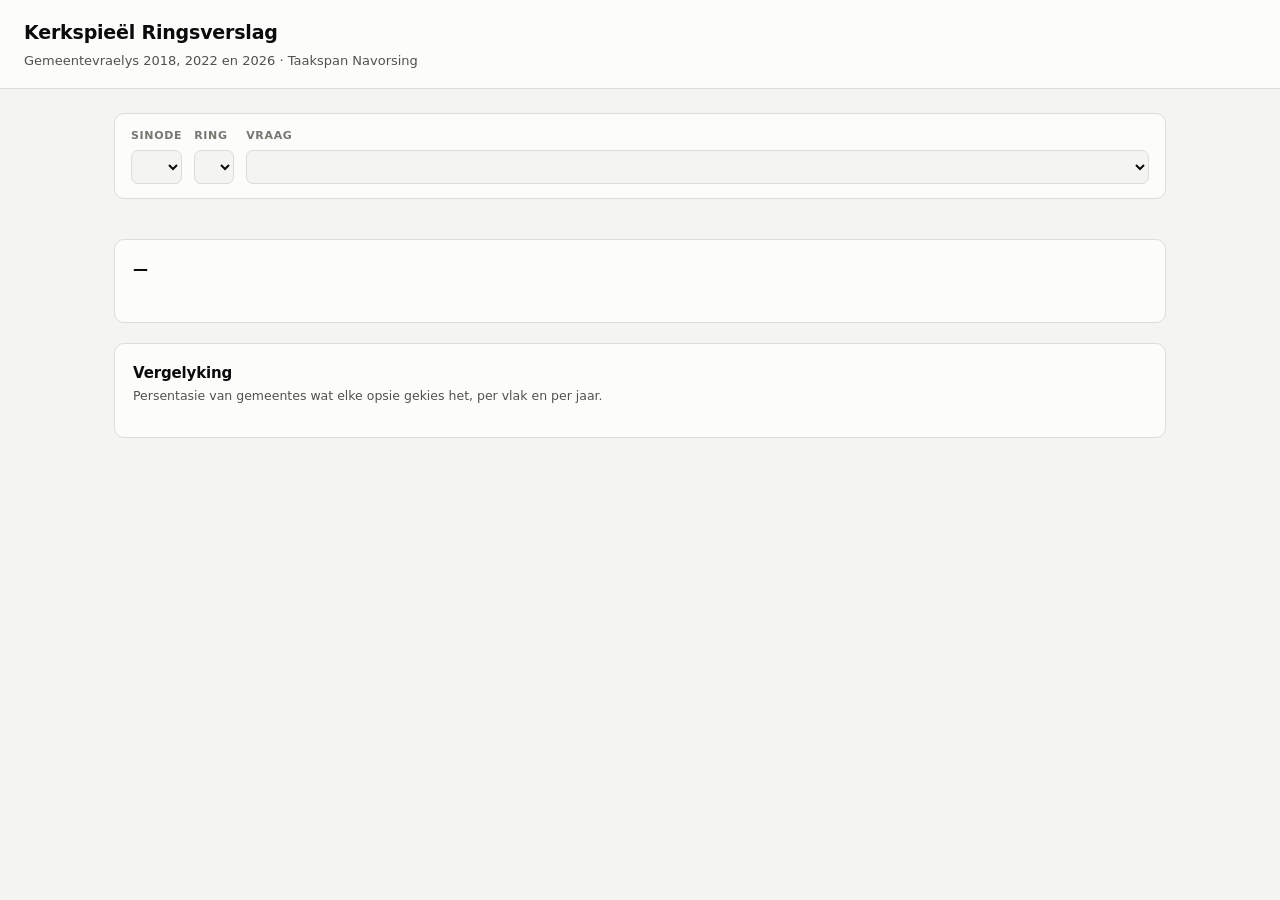
==== web/public/index.html @ 46586ae6 "Add the crosswalk, the browser dataset and a working dashboard Questions are matched across waves in" ====
<!doctype html>
<html lang="af">
<head>
<meta charset="utf-8">
<meta name="viewport" content="width=device-width, initial-scale=1">
<title>Kerkspieël Ringsverslag</title>
<link rel="icon" href="favicon.svg" type="image/svg+xml">
<link rel="stylesheet" href="styles.css">
</head>
<body>
<header>
  <h1>Kerkspieël Ringsverslag</h1>
  <p>Gemeentevraelys 2018, 2022 en 2026 · Taakspan Navorsing</p>
</header>

<main>
  <div class="filters">
    <div class="field">
      <label for="synod">Sinode</label>
      <select id="synod"></select>
    </div>
    <div class="field">
      <label for="ring">Ring</label>
      <select id="ring"></select>
    </div>
    <div class="field field--wide">
      <label for="question">Vraag</label>
      <select id="question"></select>
    </div>
  </div>

  <section class="tiles" id="tiles"></section>

  <section class="panel">
    <h2 id="chart-title">—</h2>
    <p class="sub" id="chart-sub"></p>
    <div id="note-slot"></div>
    <div class="legend" id="legend"></div>
    <div class="scroller"><div id="chart"></div></div>
  </section>

  <section class="panel">
    <h2>Vergelyking</h2>
    <p class="sub">Persentasie van gemeentes wat elke opsie gekies het, per vlak en per jaar.</p>
    <div class="scroller"><table id="table"></table></div>
  </section>
</main>

<footer id="footer"></footer>
<div class="tooltip" id="tooltip" role="status" aria-live="polite"></div>
<script src="app.js"></script>
</body>
</html>
---- web/public/styles.css ----
:root {
  color-scheme: light;
  --surface-0: #f4f4f2;
  --surface-1: #fcfcfb;
  --border:    #dedcd5;
  --text-primary:   #0b0b0b;
  --text-secondary: #52514e;
  --text-muted:     #78766f;
  --series-1: #2a78d6;
  --series-2: #eb6834;
  --series-3: #1baf7a;
  --accent:   #2a78d6;
  --warn-bg:  #fdf3e3;
  --warn-ink: #7a4a05;
  --grid:     #e7e5df;
}
@media (prefers-color-scheme: dark) {
  :root:not([data-theme="light"]) {
    color-scheme: dark;
    --surface-0: #111110;
    --surface-1: #1a1a19;
    --border:    #34332f;
    --text-primary:   #ffffff;
    --text-secondary: #c3c2b7;
    --text-muted:     #96948a;
    --series-1: #3987e5;
    --series-2: #d95926;
    --series-3: #199e70;
    --accent:   #3987e5;
    --warn-bg:  #2e2513;
    --warn-ink: #f0c274;
    --grid:     #2b2a27;
  }
}
:root[data-theme="dark"] {
  color-scheme: dark;
  --surface-0: #111110;
  --surface-1: #1a1a19;
  --border:    #34332f;
  --text-primary:   #ffffff;
  --text-secondary: #c3c2b7;
  --text-muted:     #96948a;
  --series-1: #3987e5;
  --series-2: #d95926;
  --series-3: #199e70;
  --accent:   #3987e5;
  --warn-bg:  #2e2513;
  --warn-ink: #f0c274;
  --grid:     #2b2a27;
}

* { box-sizing: border-box; }
body {
  margin: 0;
  background: var(--surface-0);
  color: var(--text-primary);
  font: 15px/1.5 "Inter", -apple-system, BlinkMacSystemFont, "Segoe UI", system-ui, sans-serif;
}
header {
  background: var(--surface-1);
  border-bottom: 1px solid var(--border);
  padding: 18px 24px;
}
h1 { font-size: 19px; margin: 0; letter-spacing: -0.01em; }
header p { margin: 4px 0 0; color: var(--text-secondary); font-size: 13px; }
main { max-width: 1100px; margin: 0 auto; padding: 24px; }

.filters {
  display: flex; flex-wrap: wrap; gap: 12px; align-items: flex-end;
  background: var(--surface-1); border: 1px solid var(--border);
  border-radius: 10px; padding: 14px 16px; margin-bottom: 20px;
}
.field { display: flex; flex-direction: column; gap: 5px; min-width: 0; }
.field--wide { flex: 1 1 420px; }
.field label {
  font-size: 11px; text-transform: uppercase; letter-spacing: 0.06em;
  color: var(--text-muted); font-weight: 600;
}
select {
  font: inherit; font-size: 14px; padding: 7px 9px; max-width: 100%;
  border: 1px solid var(--border); border-radius: 7px;
  background: var(--surface-0); color: var(--text-primary);
}
select:focus-visible { outline: 2px solid var(--accent); outline-offset: 1px; }

.tiles { display: grid; grid-template-columns: repeat(auto-fit, minmax(150px, 1fr)); gap: 12px; margin-bottom: 20px; }
.tile {
  background: var(--surface-1); border: 1px solid var(--border);
  border-radius: 10px; padding: 14px 16px;
}
.tile .k { font-size: 11px; text-transform: uppercase; letter-spacing: 0.06em; color: var(--text-muted); font-weight: 600; }
.tile .v { font-size: 26px; font-weight: 650; letter-spacing: -0.02em; margin-top: 3px; }
.tile .s { font-size: 12px; color: var(--text-secondary); }

.panel {
  background: var(--surface-1); border: 1px solid var(--border);
  border-radius: 10px; padding: 18px; margin-bottom: 20px;
}
.panel h2 { font-size: 15px; margin: 0 0 2px; letter-spacing: -0.01em; }
.panel .sub { font-size: 12.5px; color: var(--text-secondary); margin: 0 0 14px; }

.legend { display: flex; flex-wrap: wrap; gap: 14px; margin-bottom: 10px; }
.legend span { display: inline-flex; align-items: center; gap: 6px; font-size: 12.5px; color: var(--text-secondary); }
.swatch { width: 11px; height: 11px; border-radius: 3px; flex: none; }

.scroller { overflow-x: auto; }
svg { display: block; max-width: 100%; }
svg text { fill: var(--text-secondary); font-size: 11px; }
svg .axis-line { stroke: var(--grid); stroke-width: 1; }
svg .bar { rx: 4; ry: 4; }

table { border-collapse: collapse; width: 100%; font-size: 12.5px; }
th, td { padding: 6px 7px; text-align: right; border-bottom: 1px solid var(--border); white-space: nowrap; }
th:first-child, td:first-child { text-align: left; white-space: normal; min-width: 150px; width: 26%; }
thead th { font-size: 11px; text-transform: uppercase; letter-spacing: 0.05em; color: var(--text-muted); }
tbody tr:last-child td { border-bottom: none; font-weight: 600; }

.note {
  background: var(--warn-bg); color: var(--warn-ink);
  border-radius: 8px; padding: 10px 13px; font-size: 13px; margin-bottom: 14px;
}
.empty { color: var(--text-secondary); font-size: 13.5px; padding: 8px 0; }
footer { color: var(--text-muted); font-size: 12px; padding: 8px 24px 32px; max-width: 1100px; margin: 0 auto; }
.tooltip {
  position: fixed; pointer-events: none; z-index: 10; opacity: 0;
  background: var(--surface-1); border: 1px solid var(--border);
  border-radius: 7px; padding: 7px 10px; font-size: 12.5px;
  box-shadow: 0 4px 14px rgba(0,0,0,.14); transition: opacity .1s;
}
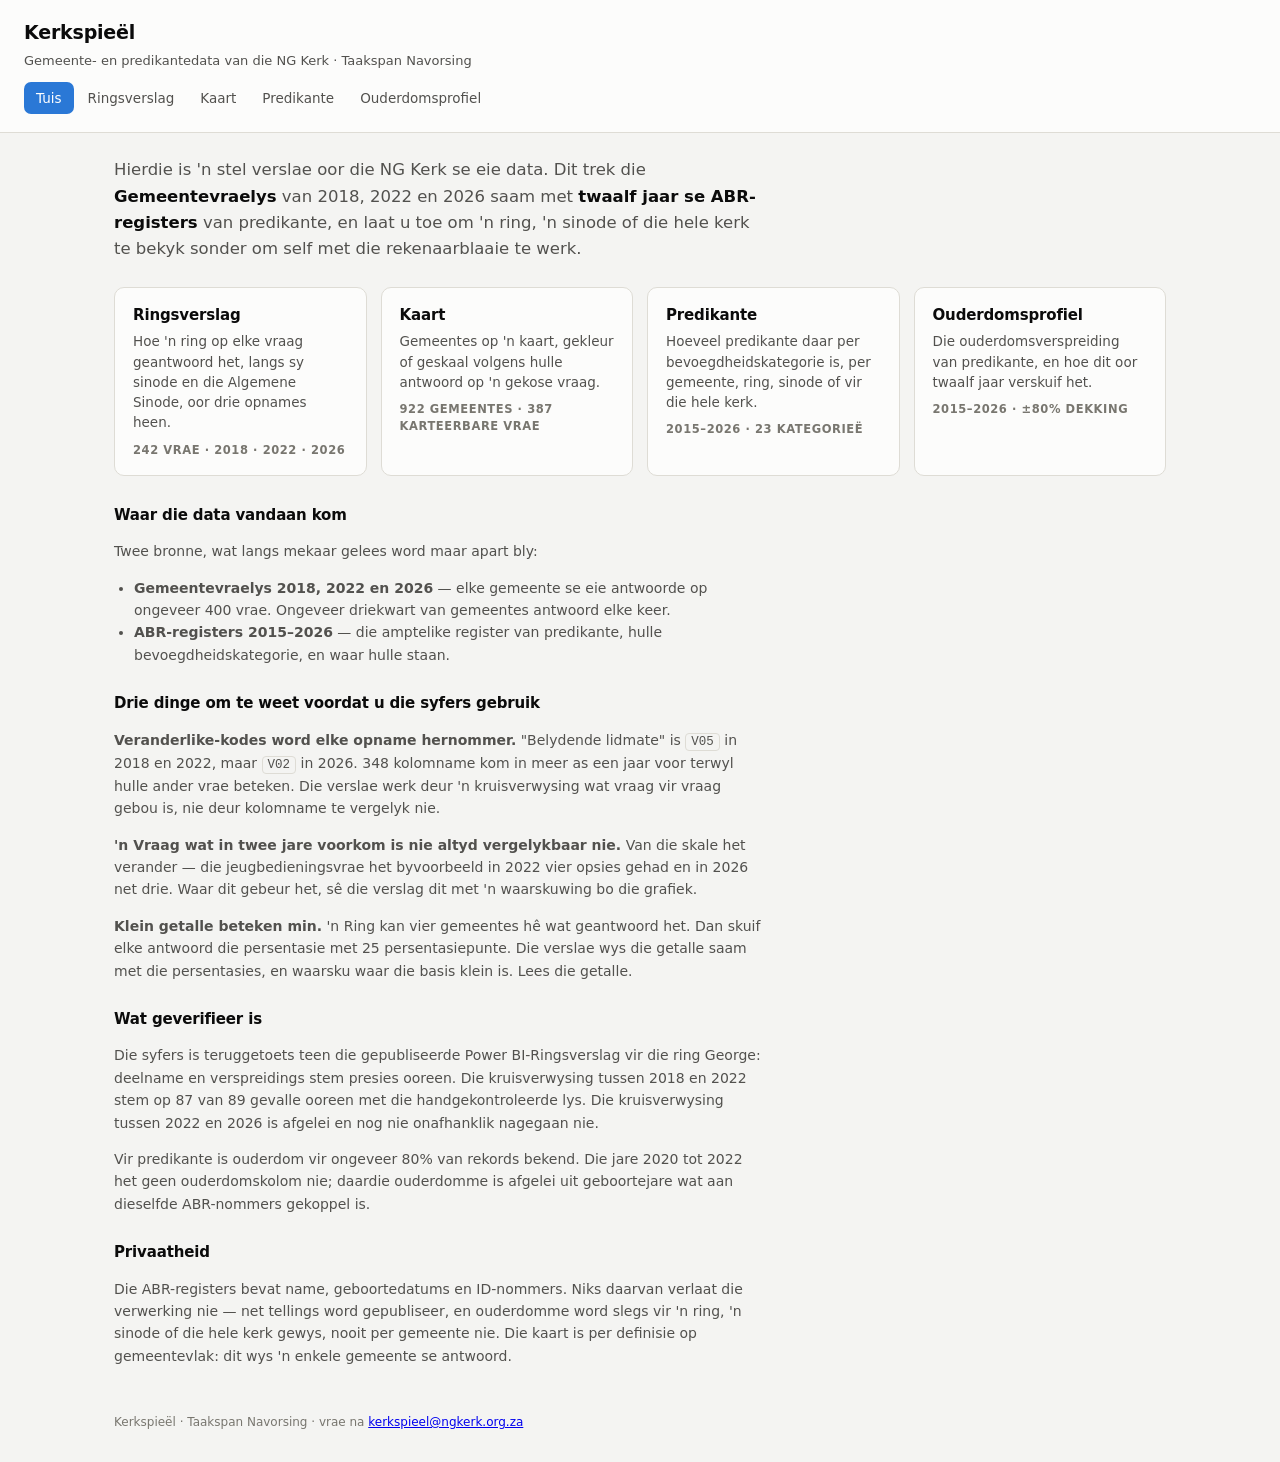
==== commit 44d668d5: "Add a landing page, a map report and two ministers reports Turns the single Ringsverslag into four r" ====
--- a/web/public/index.html
+++ b/web/public/index.html
@@ -3,51 +3,117 @@
 <head>
 <meta charset="utf-8">
 <meta name="viewport" content="width=device-width, initial-scale=1">
-<title>Kerkspieël Ringsverslag</title>
+<title>Kerkspieël</title>
 <link rel="icon" href="favicon.svg" type="image/svg+xml">
 <link rel="stylesheet" href="styles.css">
 </head>
 <body>
 <header>
-  <h1>Kerkspieël Ringsverslag</h1>
-  <p>Gemeentevraelys 2018, 2022 en 2026 · Taakspan Navorsing</p>
+  <h1>Kerkspieël</h1>
+  <p>Gemeente- en predikantedata van die NG Kerk · Taakspan Navorsing</p>
+  <nav class="site-nav" id="site-nav" aria-label="Verslae"></nav>
 </header>
 
 <main>
-  <div class="filters">
-    <div class="field">
-      <label for="synod">Sinode</label>
-      <select id="synod"></select>
-    </div>
-    <div class="field">
-      <label for="ring">Ring</label>
-      <select id="ring"></select>
-    </div>
-    <div class="field field--wide">
-      <label for="question">Vraag</label>
-      <select id="question"></select>
-    </div>
-  </div>
+  <p class="lede">
+    Hierdie is 'n stel verslae oor die NG Kerk se eie data. Dit trek die
+    <strong>Gemeentevraelys</strong> van 2018, 2022 en 2026 saam met
+    <strong>twaalf jaar se ABR-registers</strong> van predikante, en laat u toe om
+    'n ring, 'n sinode of die hele kerk te bekyk sonder om self met die
+    rekenaarblaaie te werk.
+  </p>
 
-  <section class="tiles" id="tiles"></section>
-
-  <section class="panel">
-    <h2 id="chart-title">—</h2>
-    <p class="sub" id="chart-sub"></p>
-    <div id="note-slot"></div>
-    <div class="legend" id="legend"></div>
-    <div class="scroller"><div id="chart"></div></div>
+  <section class="cards">
+    <a class="card" href="ring.html">
+      <h3>Ringsverslag</h3>
+      <p>Hoe 'n ring op elke vraag geantwoord het, langs sy sinode en die
+         Algemene Sinode, oor drie opnames heen.</p>
+      <div class="card-meta">242 vrae · 2018 · 2022 · 2026</div>
+    </a>
+    <a class="card" href="kaart.html">
+      <h3>Kaart</h3>
+      <p>Gemeentes op 'n kaart, gekleur of geskaal volgens hulle antwoord op
+         'n gekose vraag.</p>
+      <div class="card-meta">922 gemeentes · 387 karteerbare vrae</div>
+    </a>
+    <a class="card" href="predikante.html">
+      <h3>Predikante</h3>
+      <p>Hoeveel predikante daar per bevoegdheidskategorie is, per gemeente,
+         ring, sinode of vir die hele kerk.</p>
+      <div class="card-meta">2015–2026 · 23 kategorieë</div>
+    </a>
+    <a class="card" href="ouderdom.html">
+      <h3>Ouderdomsprofiel</h3>
+      <p>Die ouderdomsverspreiding van predikante, en hoe dit oor twaalf jaar
+         verskuif het.</p>
+      <div class="card-meta">2015–2026 · ±80% dekking</div>
+    </a>
   </section>
 
-  <section class="panel">
-    <h2>Vergelyking</h2>
-    <p class="sub">Persentasie van gemeentes wat elke opsie gekies het, per vlak en per jaar.</p>
-    <div class="scroller"><table id="table"></table></div>
-  </section>
+  <div class="prose">
+    <h2>Waar die data vandaan kom</h2>
+    <p>
+      Twee bronne, wat langs mekaar gelees word maar apart bly:
+    </p>
+    <ul>
+      <li><strong>Gemeentevraelys 2018, 2022 en 2026</strong> — elke gemeente se
+        eie antwoorde op ongeveer 400 vrae. Ongeveer driekwart van gemeentes
+        antwoord elke keer.</li>
+      <li><strong>ABR-registers 2015–2026</strong> — die amptelike register van
+        predikante, hulle bevoegdheidskategorie, en waar hulle staan.</li>
+    </ul>
+
+    <h2>Drie dinge om te weet voordat u die syfers gebruik</h2>
+    <p>
+      <strong>Veranderlike-kodes word elke opname hernommer.</strong> "Belydende
+      lidmate" is <code>V05</code> in 2018 en 2022, maar <code>V02</code> in
+      2026. 348 kolomname kom in meer as een jaar voor terwyl hulle ander vrae
+      beteken. Die verslae werk deur 'n kruisverwysing wat vraag vir vraag
+      gebou is, nie deur kolomname te vergelyk nie.
+    </p>
+    <p>
+      <strong>'n Vraag wat in twee jare voorkom is nie altyd vergelykbaar nie.</strong>
+      Van die skale het verander — die jeugbedieningsvrae het byvoorbeeld in
+      2022 vier opsies gehad en in 2026 net drie. Waar dit gebeur het, sê die
+      verslag dit met 'n waarskuwing bo die grafiek.
+    </p>
+    <p>
+      <strong>Klein getalle beteken min.</strong> 'n Ring kan vier gemeentes hê
+      wat geantwoord het. Dan skuif elke antwoord die persentasie met 25
+      persentasiepunte. Die verslae wys die getalle saam met die persentasies,
+      en waarsku waar die basis klein is. Lees die getalle.
+    </p>
+
+    <h2>Wat geverifieer is</h2>
+    <p>
+      Die syfers is teruggetoets teen die gepubliseerde Power BI-Ringsverslag
+      vir die ring George: deelname en verspreidings stem presies ooreen.
+      Die kruisverwysing tussen 2018 en 2022 stem op 87 van 89 gevalle ooreen
+      met die handgekontroleerde lys. Die kruisverwysing tussen 2022 en 2026
+      is afgelei en nog nie onafhanklik nagegaan nie.
+    </p>
+    <p>
+      Vir predikante is ouderdom vir ongeveer 80% van rekords bekend. Die jare
+      2020 tot 2022 het geen ouderdomskolom nie; daardie ouderdomme is afgelei
+      uit geboortejare wat aan dieselfde ABR-nommers gekoppel is.
+    </p>
+
+    <h2>Privaatheid</h2>
+    <p>
+      Die ABR-registers bevat name, geboortedatums en ID-nommers. Niks daarvan
+      verlaat die verwerking nie — net tellings word gepubliseer, en
+      ouderdomme word slegs vir 'n ring, 'n sinode of die hele kerk gewys,
+      nooit per gemeente nie. Die kaart is per definisie op gemeentevlak: dit
+      wys 'n enkele gemeente se antwoord.
+    </p>
+  </div>
 </main>
 
-<footer id="footer"></footer>
+<footer>
+  Kerkspieël · Taakspan Navorsing · vrae na
+  <a href="mailto:kerkspieel@ngkerk.org.za">kerkspieel@ngkerk.org.za</a>
+</footer>
 <div class="tooltip" id="tooltip" role="status" aria-live="polite"></div>
-<script src="app.js"></script>
+<script src="common.js"></script>
 </body>
 </html>
--- a/web/public/styles.css
+++ b/web/public/styles.css
@@ -13,6 +13,8 @@
   --warn-bg:  #fdf3e3;
   --warn-ink: #7a4a05;
   --grid:     #e7e5df;
+  --ramp-1: #c6dbef; --ramp-2: #9ecae1; --ramp-3: #6baed6;
+  --ramp-4: #4292c6; --ramp-5: #2171b5; --ramp-6: #08519c;
 }
 @media (prefers-color-scheme: dark) {
   :root:not([data-theme="light"]) {
@@ -30,6 +32,8 @@
     --warn-bg:  #2e2513;
     --warn-ink: #f0c274;
     --grid:     #2b2a27;
+    --ramp-1: #16365c; --ramp-2: #1d4f86; --ramp-3: #2c6fb0;
+    --ramp-4: #4292c6; --ramp-5: #74b3dd; --ramp-6: #a9d0ea;
   }
 }
 :root[data-theme="dark"] {
@@ -47,6 +51,8 @@
   --warn-bg:  #2e2513;
   --warn-ink: #f0c274;
   --grid:     #2b2a27;
+  --ramp-1: #16365c; --ramp-2: #1d4f86; --ramp-3: #2c6fb0;
+  --ramp-4: #4292c6; --ramp-5: #74b3dd; --ramp-6: #a9d0ea;
 }
 
 * { box-sizing: border-box; }
@@ -127,3 +133,88 @@
   border-radius: 7px; padding: 7px 10px; font-size: 12.5px;
   box-shadow: 0 4px 14px rgba(0,0,0,.14); transition: opacity .1s;
 }
+
+/* ---------- site chrome shared by every report ---------- */
+
+.site-nav {
+  display: flex; flex-wrap: wrap; gap: 2px; align-items: center;
+  margin-top: 12px;
+}
+.site-nav a {
+  padding: 6px 12px; border-radius: 7px; text-decoration: none;
+  color: var(--text-secondary); font-size: 13.5px; font-weight: 500;
+}
+.site-nav a:hover { background: var(--surface-0); color: var(--text-primary); }
+.site-nav a[aria-current="page"] {
+  background: var(--accent); color: #fff;
+}
+.site-nav a:focus-visible { outline: 2px solid var(--accent); outline-offset: 1px; }
+
+/* ---------- landing page ---------- */
+
+.lede {
+  font-size: 16.5px; line-height: 1.6; color: var(--text-secondary);
+  max-width: 62ch; margin: 0 0 24px;
+}
+.lede strong { color: var(--text-primary); }
+.cards {
+  display: grid; grid-template-columns: repeat(auto-fit, minmax(240px, 1fr));
+  gap: 14px; margin-bottom: 28px;
+}
+.card {
+  display: block; text-decoration: none; color: inherit;
+  background: var(--surface-1); border: 1px solid var(--border);
+  border-radius: 10px; padding: 16px 18px;
+}
+.card:hover { border-color: var(--accent); }
+.card:focus-visible { outline: 2px solid var(--accent); outline-offset: 1px; }
+.card h3 { margin: 0 0 5px; font-size: 15px; letter-spacing: -0.01em; }
+.card p { margin: 0; font-size: 13.5px; color: var(--text-secondary); line-height: 1.5; }
+.card .card-meta {
+  margin-top: 9px; font-size: 11.5px; color: var(--text-muted);
+  text-transform: uppercase; letter-spacing: 0.05em; font-weight: 600;
+}
+.prose { max-width: 68ch; }
+.prose h2 { font-size: 15px; margin: 26px 0 8px; letter-spacing: -0.01em; }
+.prose p, .prose li { font-size: 14px; color: var(--text-secondary); line-height: 1.6; }
+.prose ul { padding-left: 20px; margin: 8px 0; }
+.prose code {
+  font-family: ui-monospace, SFMono-Regular, Menlo, monospace; font-size: 12.5px;
+  background: var(--surface-0); border: 1px solid var(--border);
+  border-radius: 4px; padding: 1px 5px;
+}
+
+/* ---------- map ---------- */
+
+#map { height: 620px; border-radius: 8px; background: var(--surface-0); }
+#map:focus-visible { outline: 2px solid var(--accent); }
+.leaflet-container { background: var(--surface-0) !important; font: inherit !important; }
+.leaflet-popup-content-wrapper, .leaflet-popup-tip {
+  background: var(--surface-1); color: var(--text-primary);
+  box-shadow: 0 4px 14px rgba(0,0,0,.18);
+}
+.leaflet-popup-content { margin: 10px 12px; font-size: 13px; }
+.leaflet-popup-content b { color: var(--text-primary); }
+.leaflet-bar a {
+  background: var(--surface-1); color: var(--text-primary); border-color: var(--border);
+}
+/* The default tiles are light; in dark mode take their glare down without
+   losing the road and place names the map is there for. */
+:root:not([data-theme="light"]) .leaflet-tile-pane { filter: invert(1) hue-rotate(180deg) brightness(.92) contrast(.9); }
+:root[data-theme="dark"] .leaflet-tile-pane { filter: invert(1) hue-rotate(180deg) brightness(.92) contrast(.9); }
+@media (prefers-color-scheme: light) {
+  :root:not([data-theme="dark"]) .leaflet-tile-pane { filter: none; }
+}
+
+.legend-scale { display: flex; flex-wrap: wrap; gap: 12px; align-items: center; }
+.legend-item { display: inline-flex; align-items: center; gap: 6px; font-size: 12.5px; color: var(--text-secondary); }
+.legend-dot { border-radius: 50%; border: 2px solid var(--surface-1); flex: none; }
+.map-meta { font-size: 12.5px; color: var(--text-muted); margin-top: 10px; }
+
+/* ---------- charts shared by the ministers reports ---------- */
+
+.chart-row { display: grid; grid-template-columns: repeat(auto-fit, minmax(320px, 1fr)); gap: 20px; }
+.stacked-key { display: flex; flex-wrap: wrap; gap: 12px; margin: 2px 0 12px; }
+
+/* Numbers read best right-aligned, prose does not. */
+td.col-text, th.col-text { text-align: left; white-space: normal; }
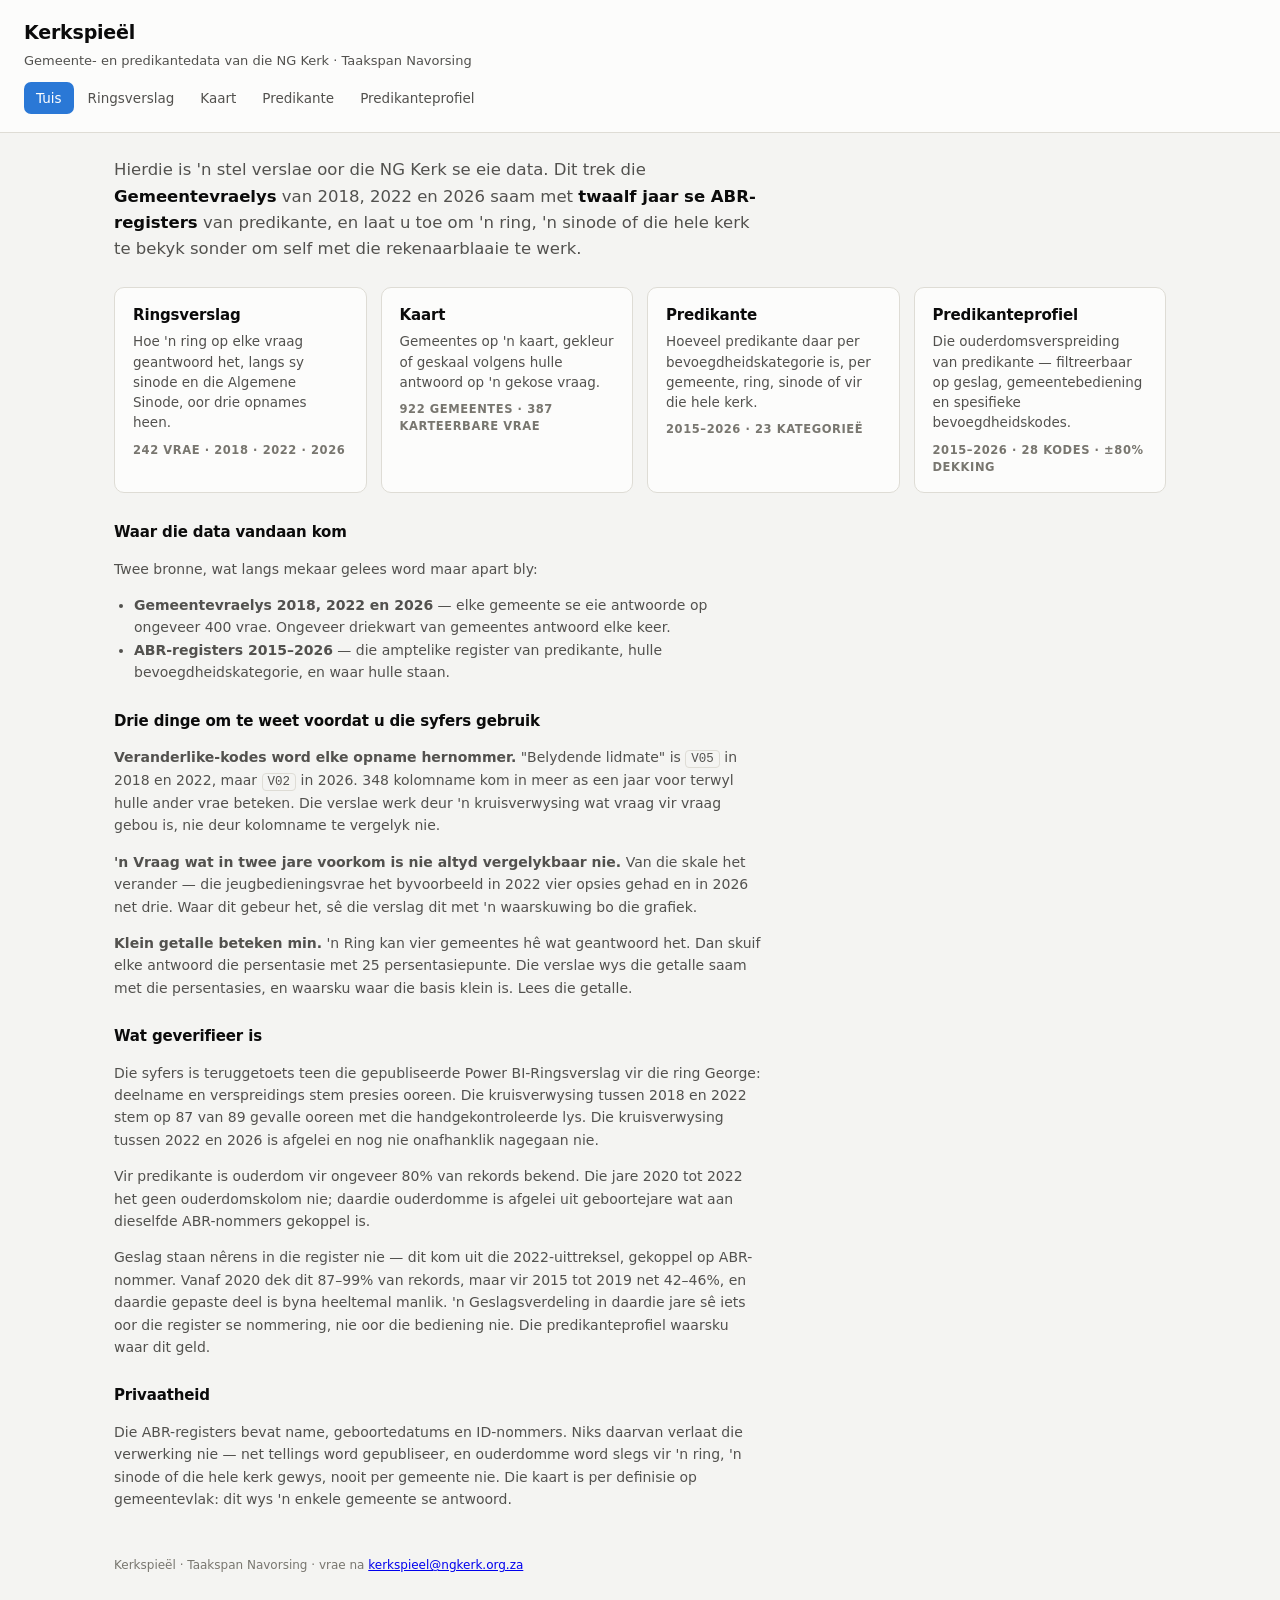
==== commit 8ec0780f: "Filter the minister profile, and export the map to PowerPoint Rename ouderdom to predikanteprofiel a" ====
--- a/web/public/index.html
+++ b/web/public/index.html
@@ -42,11 +42,11 @@
          ring, sinode of vir die hele kerk.</p>
       <div class="card-meta">2015–2026 · 23 kategorieë</div>
     </a>
-    <a class="card" href="ouderdom.html">
-      <h3>Ouderdomsprofiel</h3>
-      <p>Die ouderdomsverspreiding van predikante, en hoe dit oor twaalf jaar
-         verskuif het.</p>
-      <div class="card-meta">2015–2026 · ±80% dekking</div>
+    <a class="card" href="predikanteprofiel.html">
+      <h3>Predikanteprofiel</h3>
+      <p>Die ouderdomsverspreiding van predikante — filtreerbaar op geslag,
+         gemeentebediening en spesifieke bevoegdheidskodes.</p>
+      <div class="card-meta">2015–2026 · 28 kodes · ±80% dekking</div>
     </a>
   </section>
 
@@ -97,6 +97,13 @@
       2020 tot 2022 het geen ouderdomskolom nie; daardie ouderdomme is afgelei
       uit geboortejare wat aan dieselfde ABR-nommers gekoppel is.
     </p>
+    <p>
+      Geslag staan nêrens in die register nie — dit kom uit die 2022-uittreksel,
+      gekoppel op ABR-nommer. Vanaf 2020 dek dit 87–99% van rekords, maar vir
+      2015 tot 2019 net 42–46%, en daardie gepaste deel is byna heeltemal manlik.
+      'n Geslagsverdeling in daardie jare sê iets oor die register se nommering,
+      nie oor die bediening nie. Die predikanteprofiel waarsku waar dit geld.
+    </p>
 
     <h2>Privaatheid</h2>
     <p>
--- a/web/public/styles.css
+++ b/web/public/styles.css
@@ -218,3 +218,51 @@
 
 /* Numbers read best right-aligned, prose does not. */
 td.col-text, th.col-text { text-align: left; white-space: normal; }
+
+.export-pptx {
+  float: right; margin: -30px 0 0 12px;
+  font: inherit; font-size: 12px; font-weight: 500;
+  padding: 5px 11px; border-radius: 7px; cursor: pointer;
+  background: var(--surface-0); color: var(--text-secondary);
+  border: 1px solid var(--border);
+}
+.export-pptx:hover:not(:disabled) { color: var(--text-primary); border-color: var(--accent); }
+.export-pptx:focus-visible { outline: 2px solid var(--accent); outline-offset: 1px; }
+.export-pptx:disabled { opacity: .6; cursor: default; }
+
+/* ---------- the ABR code multi-select ---------- */
+
+details.codes {
+  background: var(--surface-1); border: 1px solid var(--border);
+  border-radius: 10px; padding: 12px 16px; margin-bottom: 20px;
+}
+details.codes > summary {
+  cursor: pointer; font-size: 13px; font-weight: 600; color: var(--text-primary);
+  list-style: none; display: flex; align-items: center; gap: 7px;
+}
+details.codes > summary::-webkit-details-marker { display: none; }
+details.codes > summary::before {
+  content: "▸"; color: var(--text-muted); transition: transform .12s;
+}
+details.codes[open] > summary::before { transform: rotate(90deg); }
+details.codes > summary:focus-visible { outline: 2px solid var(--accent); outline-offset: 2px; }
+.codes-actions {
+  display: flex; flex-wrap: wrap; align-items: center; gap: 8px; margin: 12px 0 10px;
+}
+.codes-actions button {
+  font: inherit; font-size: 12px; padding: 4px 10px; border-radius: 6px;
+  cursor: pointer; background: var(--surface-0); color: var(--text-secondary);
+  border: 1px solid var(--border);
+}
+.codes-actions button:hover { color: var(--text-primary); border-color: var(--accent); }
+.codes-hint { font-size: 12px; color: var(--text-muted); }
+.codes-grid {
+  display: grid; grid-template-columns: repeat(auto-fill, minmax(228px, 1fr)); gap: 3px 14px;
+}
+.codes-grid label {
+  display: flex; gap: 7px; align-items: baseline; font-size: 12.5px;
+  color: var(--text-secondary); padding: 3px 0; cursor: pointer;
+}
+.codes-grid input { margin: 0; flex: none; position: relative; top: 1px; }
+.codes-grid .code { font-weight: 600; color: var(--text-primary); flex: none; }
+.codes-grid .n { margin-left: auto; color: var(--text-muted); flex: none; }
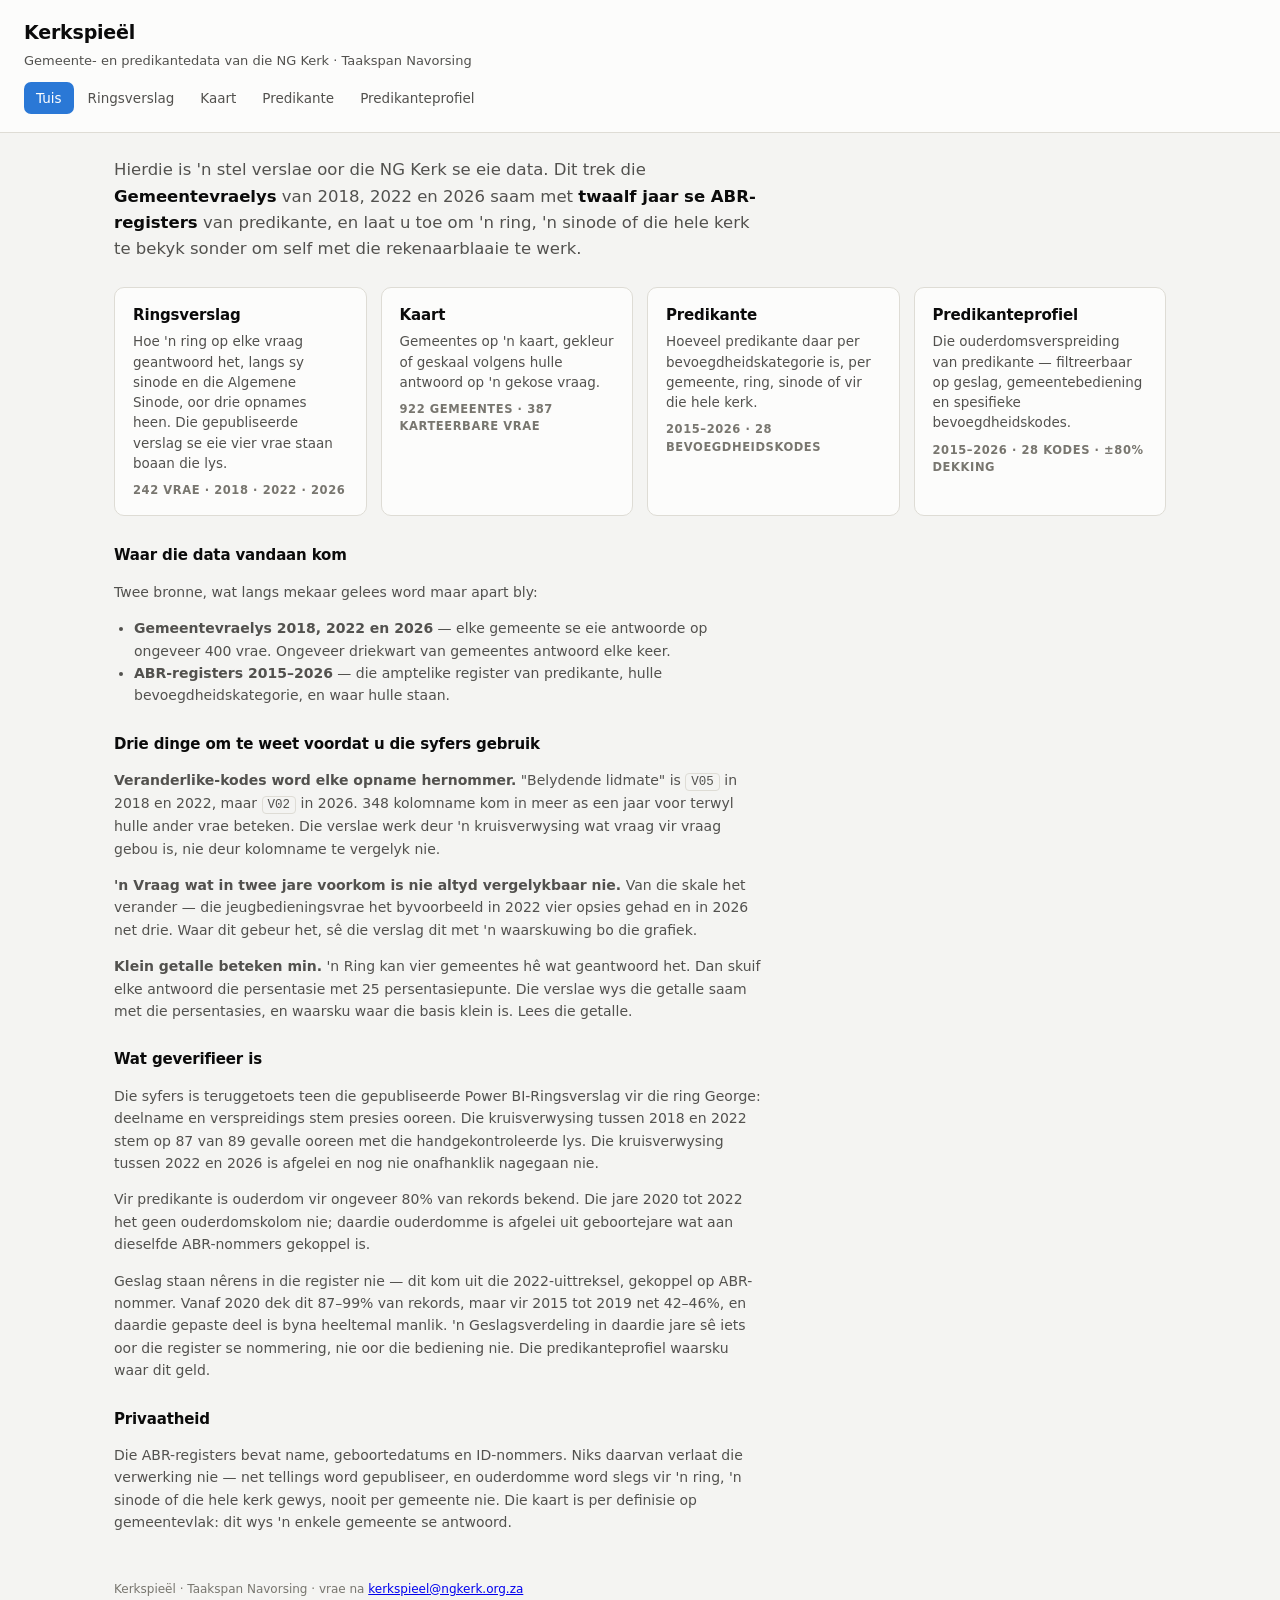
==== commit ab1768a4: "Name every credential code, and lead with the report's own questions Two things the source documents" ====
--- a/web/public/index.html
+++ b/web/public/index.html
@@ -27,7 +27,8 @@
     <a class="card" href="ring.html">
       <h3>Ringsverslag</h3>
       <p>Hoe 'n ring op elke vraag geantwoord het, langs sy sinode en die
-         Algemene Sinode, oor drie opnames heen.</p>
+         Algemene Sinode, oor drie opnames heen. Die gepubliseerde verslag se
+         eie vier vrae staan boaan die lys.</p>
       <div class="card-meta">242 vrae · 2018 · 2022 · 2026</div>
     </a>
     <a class="card" href="kaart.html">
@@ -40,7 +41,7 @@
       <h3>Predikante</h3>
       <p>Hoeveel predikante daar per bevoegdheidskategorie is, per gemeente,
          ring, sinode of vir die hele kerk.</p>
-      <div class="card-meta">2015–2026 · 23 kategorieë</div>
+      <div class="card-meta">2015–2026 · 28 bevoegdheidskodes</div>
     </a>
     <a class="card" href="predikanteprofiel.html">
       <h3>Predikanteprofiel</h3>
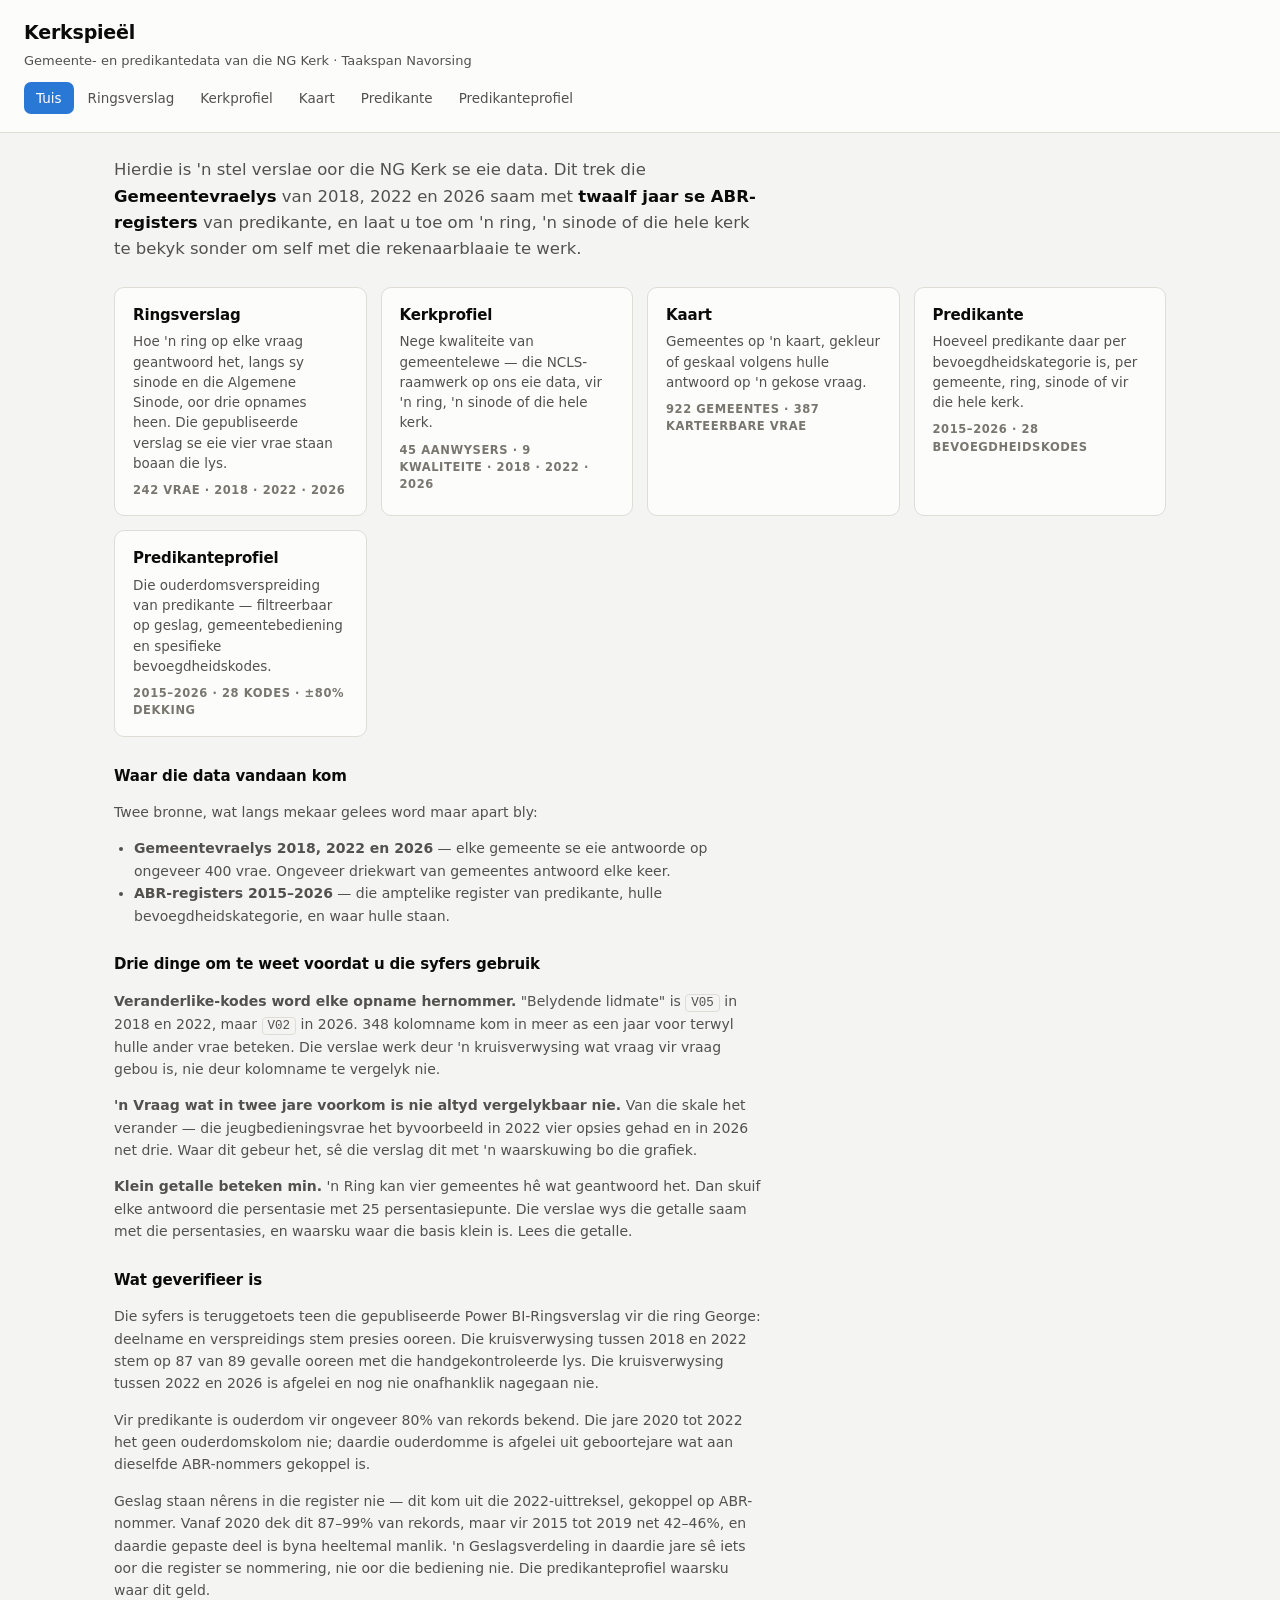
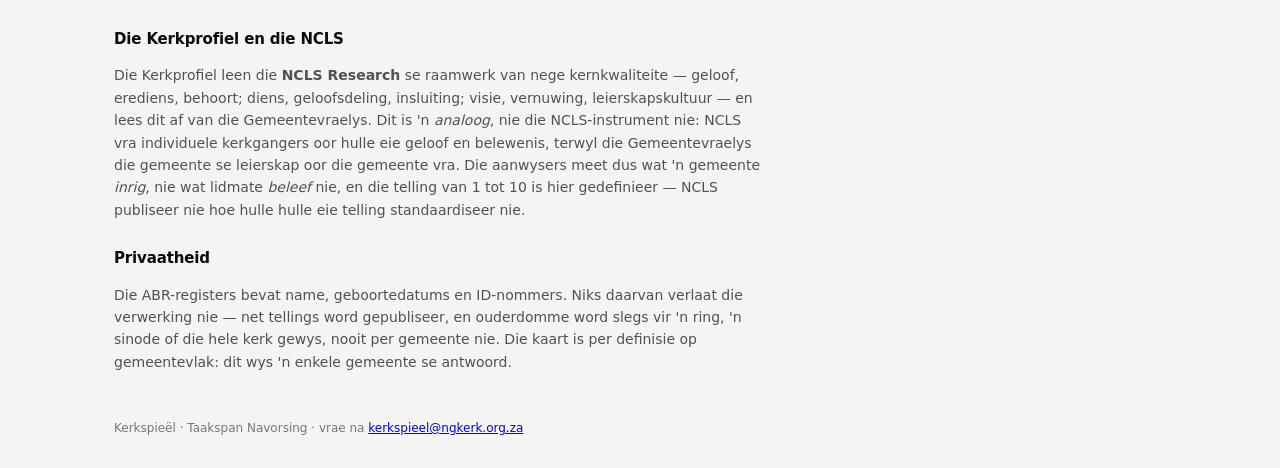
==== commit d0dad158: "Add the Kerkprofiel, and fix the label that belonged to another question The NCLS Church Life Survey" ====
--- a/web/public/index.html
+++ b/web/public/index.html
@@ -30,6 +30,12 @@
          Algemene Sinode, oor drie opnames heen. Die gepubliseerde verslag se
          eie vier vrae staan boaan die lys.</p>
       <div class="card-meta">242 vrae · 2018 · 2022 · 2026</div>
+    </a>
+    <a class="card" href="kerkprofiel.html">
+      <h3>Kerkprofiel</h3>
+      <p>Nege kwaliteite van gemeentelewe — die NCLS-raamwerk op ons eie data,
+         vir 'n ring, 'n sinode of die hele kerk.</p>
+      <div class="card-meta">45 aanwysers · 9 kwaliteite · 2018 · 2022 · 2026</div>
     </a>
     <a class="card" href="kaart.html">
       <h3>Kaart</h3>
@@ -106,6 +112,19 @@
       nie oor die bediening nie. Die predikanteprofiel waarsku waar dit geld.
     </p>
 
+    <h2>Die Kerkprofiel en die NCLS</h2>
+    <p>
+      Die Kerkprofiel leen die <strong>NCLS Research</strong> se raamwerk van
+      nege kernkwaliteite — geloof, erediens, behoort; diens, geloofsdeling,
+      insluiting; visie, vernuwing, leierskapskultuur — en lees dit af van die
+      Gemeentevraelys. Dit is 'n <em>analoog</em>, nie die NCLS-instrument nie:
+      NCLS vra individuele kerkgangers oor hulle eie geloof en belewenis, terwyl
+      die Gemeentevraelys die gemeente se leierskap oor die gemeente vra. Die
+      aanwysers meet dus wat 'n gemeente <em>inrig</em>, nie wat lidmate
+      <em>beleef</em> nie, en die telling van 1 tot 10 is hier gedefinieer —
+      NCLS publiseer nie hoe hulle hulle eie telling standaardiseer nie.
+    </p>
+
     <h2>Privaatheid</h2>
     <p>
       Die ABR-registers bevat name, geboortedatums en ID-nommers. Niks daarvan
--- a/web/public/styles.css
+++ b/web/public/styles.css
@@ -119,7 +119,10 @@
 th, td { padding: 6px 7px; text-align: right; border-bottom: 1px solid var(--border); white-space: nowrap; }
 th:first-child, td:first-child { text-align: left; white-space: normal; min-width: 150px; width: 26%; }
 thead th { font-size: 11px; text-transform: uppercase; letter-spacing: 0.05em; color: var(--text-muted); }
+/* The last row of most tables is a total. Tables that end on an ordinary
+   row opt out with .table--plain. */
 tbody tr:last-child td { border-bottom: none; font-weight: 600; }
+.table--plain tbody tr:last-child td { font-weight: inherit; }
 
 .note {
   background: var(--warn-bg); color: var(--warn-ink);
@@ -266,3 +269,28 @@
 .codes-grid input { margin: 0; flex: none; position: relative; top: 1px; }
 .codes-grid .code { font-weight: 600; color: var(--text-primary); flex: none; }
 .codes-grid .n { margin-left: auto; color: var(--text-muted); flex: none; }
+
+/* ---------- Kerkprofiel ---------- */
+
+/* A tile whose value is a name rather than a number needs to sit down a
+   size, or "Leierskapskultuur" runs off the card. */
+.tile .v--text { font-size: 1.15rem; line-height: 1.25; }
+
+.circle-name { font-size: 12.5px; font-weight: 600; fill: var(--text-primary); }
+.circle-score { font-size: 12px; fill: var(--text-muted); }
+.circle-lead { font-size: 11px; letter-spacing: 0.06em;
+               text-transform: uppercase; fill: var(--text-muted); }
+.circle-lead-name { font-size: 17px; font-weight: 700; fill: var(--text-primary); }
+
+.row-name { font-size: 12.5px; fill: var(--text-primary); }
+.row-value { font-size: 12px; fill: var(--text-muted); }
+
+#detail h3 { margin: 1.6rem 0 0.15rem; font-size: 1.02rem; }
+#detail h3:first-of-type { margin-top: 0.8rem; }
+.quality-sub { font-weight: 400; color: var(--text-muted); font-size: 0.9rem; }
+.quality-score { float: right; font-variant-numeric: tabular-nums;
+                 color: var(--text-muted); font-size: 0.9rem; }
+.quality-blurb { margin: 0 0 0.6rem; color: var(--text-muted);
+                 font-size: 0.88rem; max-width: 62ch; }
+/* A value that had to move inside its own bar. */
+.row-value--in { fill: #fff; }
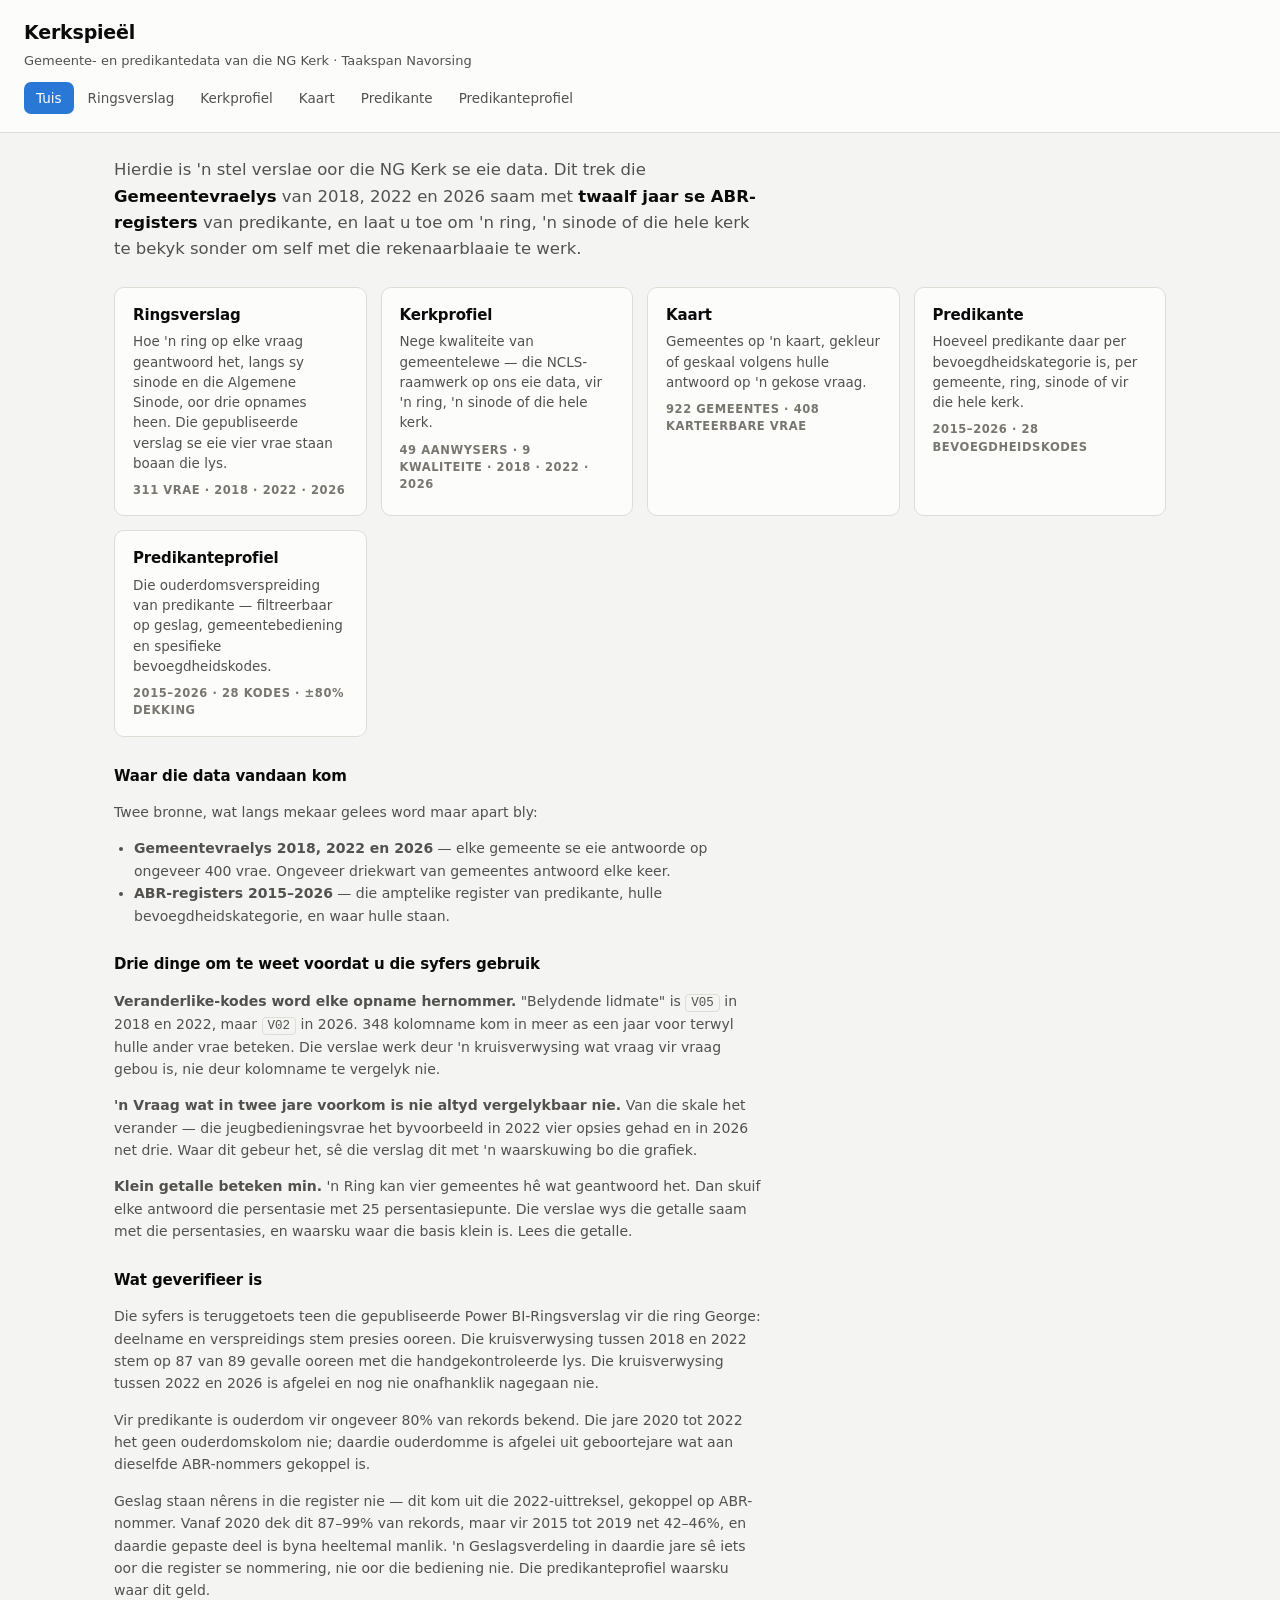
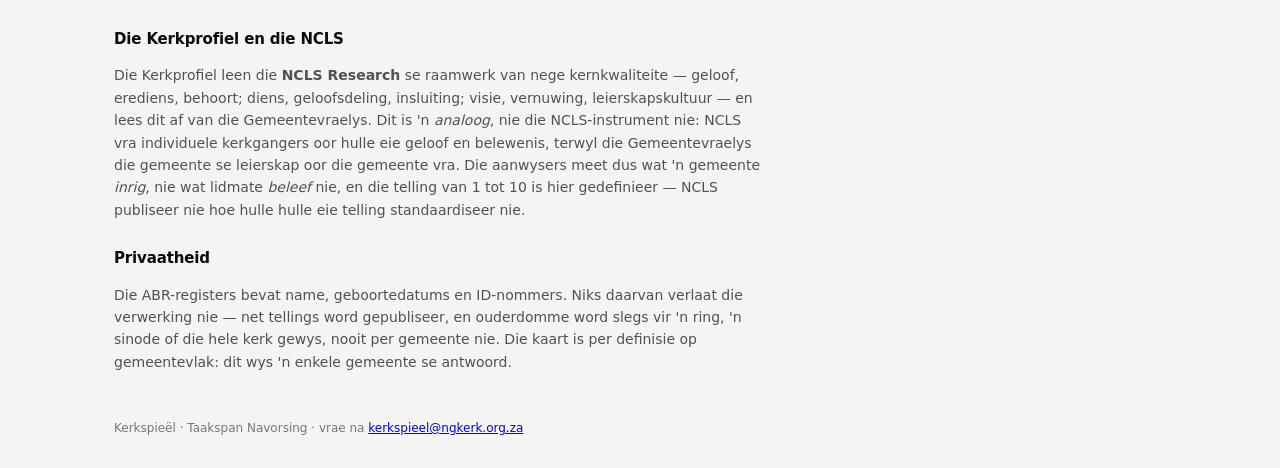
==== commit 7d055fe1: "Read the grids the questionnaire wraps, and count each wave on its own scale The 42 questions filed " ====
--- a/web/public/index.html
+++ b/web/public/index.html
@@ -29,19 +29,19 @@
       <p>Hoe 'n ring op elke vraag geantwoord het, langs sy sinode en die
          Algemene Sinode, oor drie opnames heen. Die gepubliseerde verslag se
          eie vier vrae staan boaan die lys.</p>
-      <div class="card-meta">242 vrae · 2018 · 2022 · 2026</div>
+      <div class="card-meta">311 vrae · 2018 · 2022 · 2026</div>
     </a>
     <a class="card" href="kerkprofiel.html">
       <h3>Kerkprofiel</h3>
       <p>Nege kwaliteite van gemeentelewe — die NCLS-raamwerk op ons eie data,
          vir 'n ring, 'n sinode of die hele kerk.</p>
-      <div class="card-meta">45 aanwysers · 9 kwaliteite · 2018 · 2022 · 2026</div>
+      <div class="card-meta">49 aanwysers · 9 kwaliteite · 2018 · 2022 · 2026</div>
     </a>
     <a class="card" href="kaart.html">
       <h3>Kaart</h3>
       <p>Gemeentes op 'n kaart, gekleur of geskaal volgens hulle antwoord op
          'n gekose vraag.</p>
-      <div class="card-meta">922 gemeentes · 387 karteerbare vrae</div>
+      <div class="card-meta">922 gemeentes · 408 karteerbare vrae</div>
     </a>
     <a class="card" href="predikante.html">
       <h3>Predikante</h3>
--- a/web/public/styles.css
+++ b/web/public/styles.css
@@ -15,6 +15,11 @@
   --grid:     #e7e5df;
   --ramp-1: #c6dbef; --ramp-2: #9ecae1; --ramp-3: #6baed6;
   --ramp-4: #4292c6; --ramp-5: #2171b5; --ramp-6: #08519c;
+  /* The five bands of the 1-to-10 score, running from far below the
+     average ring to far above it. Diverging, because 5 is a middle
+     and not a low end. */
+  --score-1: #d4653a; --score-2: #e7a06f; --score-3: #cfcabc;
+  --score-4: #6fbe9a; --score-5: #1f9e73;
 }
 @media (prefers-color-scheme: dark) {
   :root:not([data-theme="light"]) {
@@ -34,6 +39,8 @@
     --grid:     #2b2a27;
     --ramp-1: #16365c; --ramp-2: #1d4f86; --ramp-3: #2c6fb0;
     --ramp-4: #4292c6; --ramp-5: #74b3dd; --ramp-6: #a9d0ea;
+    --score-1: #c2542c; --score-2: #b87a4d; --score-3: #565349;
+    --score-4: #3f8f70; --score-5: #17a375;
   }
 }
 :root[data-theme="dark"] {
@@ -53,6 +60,8 @@
   --grid:     #2b2a27;
   --ramp-1: #16365c; --ramp-2: #1d4f86; --ramp-3: #2c6fb0;
   --ramp-4: #4292c6; --ramp-5: #74b3dd; --ramp-6: #a9d0ea;
+  --score-1: #c2542c; --score-2: #b87a4d; --score-3: #565349;
+  --score-4: #3f8f70; --score-5: #17a375;
 }
 
 * { box-sizing: border-box; }
@@ -294,3 +303,14 @@
                  font-size: 0.88rem; max-width: 62ch; }
 /* A value that had to move inside its own bar. */
 .row-value--in { fill: #fff; }
+.scale-band { font-size: 11px; font-weight: 600; fill: var(--text-primary); }
+.scale-share { font-size: 10.5px; fill: var(--text-muted); }
+.scale-tick { font-size: 10.5px; fill: var(--text-muted); }
+.scale-note {
+  margin: 10px 0 0; font-size: 12.5px; line-height: 1.55;
+  color: var(--text-secondary); max-width: 78ch;
+}
+.score-chip {
+  display: inline-block; min-width: 34px; padding: 1px 6px; border-radius: 5px;
+  color: #16150f; font-weight: 650; font-variant-numeric: tabular-nums;
+}
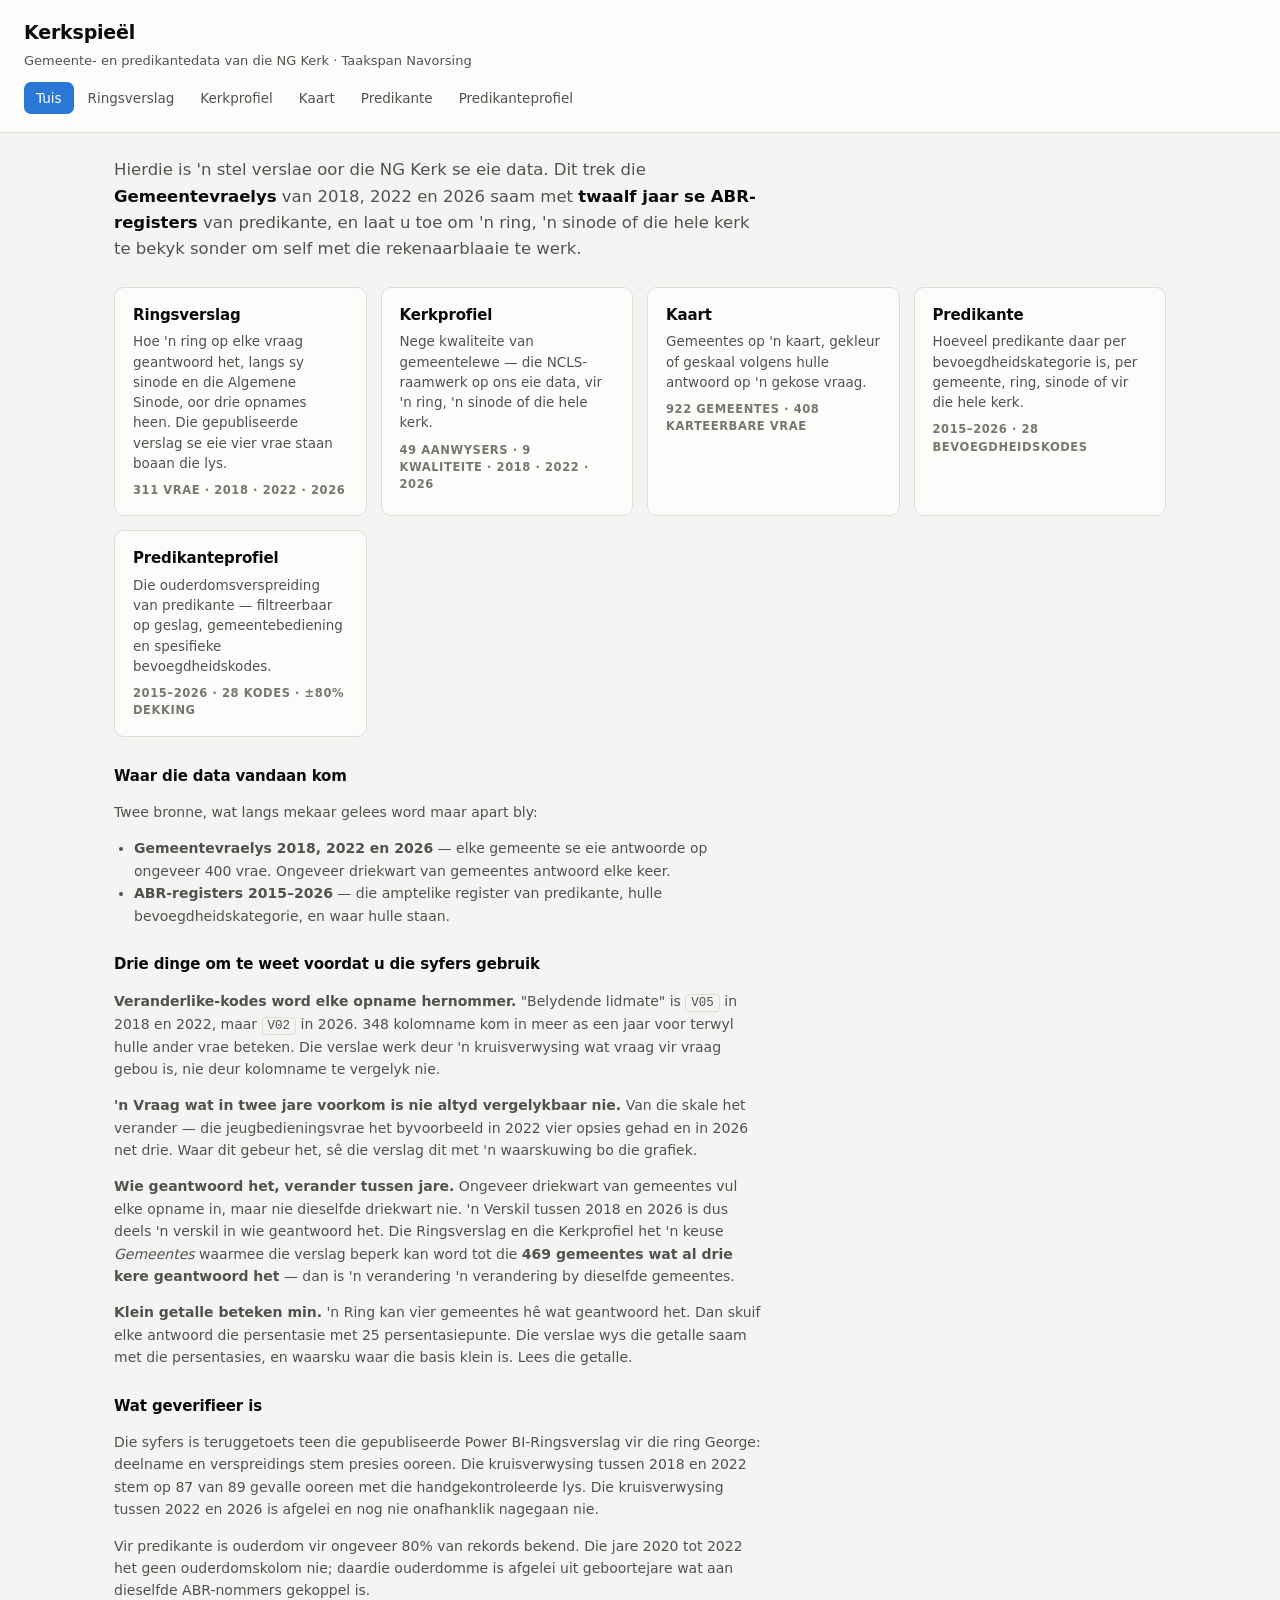
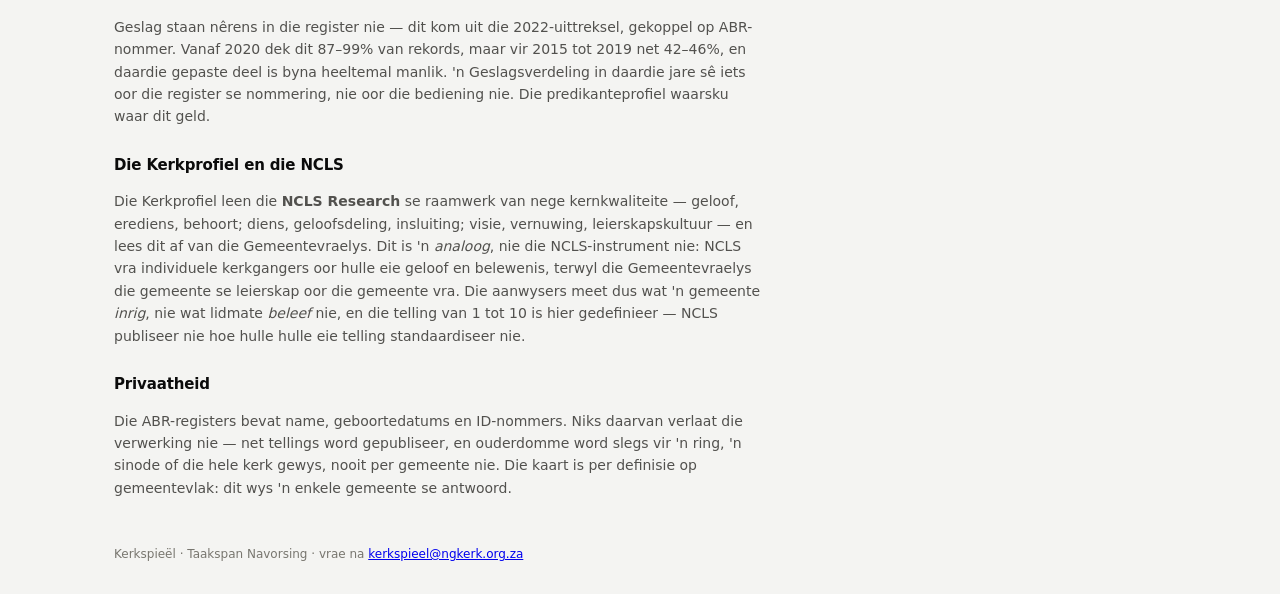
==== commit 61722986: "Let both comparative reports run on the congregations that answered every year About three quarters " ====
--- a/web/public/index.html
+++ b/web/public/index.html
@@ -85,6 +85,15 @@
       verslag dit met 'n waarskuwing bo die grafiek.
     </p>
     <p>
+      <strong>Wie geantwoord het, verander tussen jare.</strong> Ongeveer
+      driekwart van gemeentes vul elke opname in, maar nie dieselfde
+      driekwart nie. 'n Verskil tussen 2018 en 2026 is dus deels 'n verskil
+      in wie geantwoord het. Die Ringsverslag en die Kerkprofiel het 'n keuse
+      <em>Gemeentes</em> waarmee die verslag beperk kan word tot die
+      <strong>469 gemeentes wat al drie kere geantwoord het</strong> — dan is
+      'n verandering 'n verandering by dieselfde gemeentes.
+    </p>
+    <p>
       <strong>Klein getalle beteken min.</strong> 'n Ring kan vier gemeentes hê
       wat geantwoord het. Dan skuif elke antwoord die persentasie met 25
       persentasiepunte. Die verslae wys die getalle saam met die persentasies,
